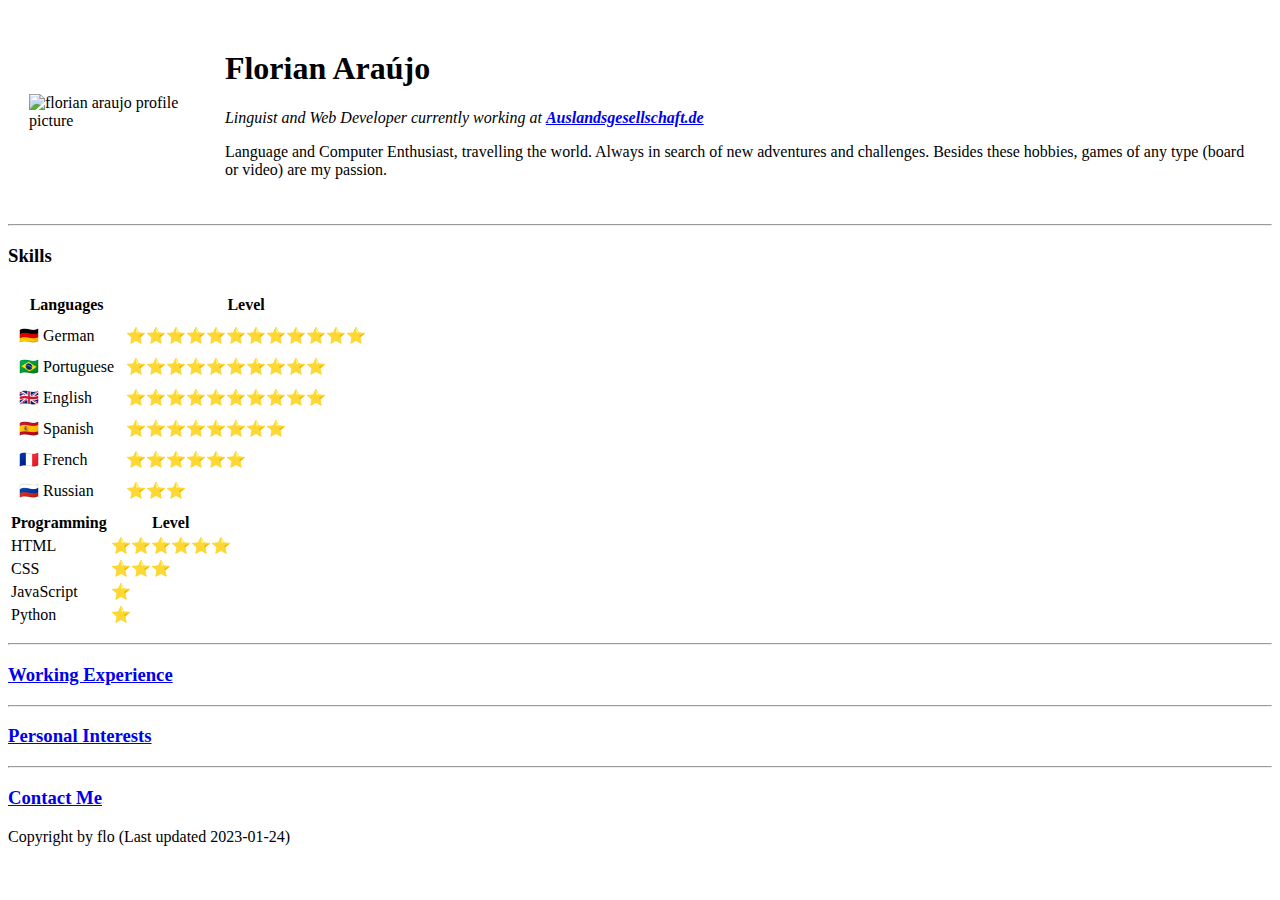
==== index.html @ 0f5384ee "Added initial CV files." ====
<!DOCTYPE html>
<html>
	<head>
		<meta charset="UTF-8" />
		<title>Floripédia</title>
	</head>
	<body>
		<table cellspacing="20">
			<tr>
				<td><img src="webpage images/florian araujo profile pic.png" alt="florian araujo profile picture" width="300" height="300">
				</td>
				<td><h1>Florian Araújo</h1>
					<p><em>Linguist and Web Developer currently working at <strong><a href="https://auslandsgesellschaft.de/">Auslandsgesellschaft.de</a></strong></em>
					</p>
					<p>
						Language and Computer Enthusiast, travelling the world. Always in search
						of new adventures and challenges. Besides these hobbies, games of any type
						(board or video) are my passion.
					</p>
				</td>
			</tr>
		</table>
		<hr>
		<p>
		<h3>Skills</h3>

						<table cellspacing="10">
							<thead>
								<th>Languages</th>
								<th>Level</th>
							</thead>
							<tbody>
								<tr>
									<td>🇩🇪 German</td>
									<td>⭐⭐⭐⭐⭐⭐⭐⭐⭐⭐⭐⭐</td>
								</tr>
								<tr>
									<td>🇧🇷 Portuguese</td>
									<td>⭐⭐⭐⭐⭐⭐⭐⭐⭐⭐</td>
								</tr>
								<tr>
									<td>🇬🇧 English</td>
									<td>⭐⭐⭐⭐⭐⭐⭐⭐⭐⭐</td>
								</tr>
								<tr>
									<td>🇪🇸 Spanish</td>
									<td>⭐⭐⭐⭐⭐⭐⭐⭐</td>
								</tr>
								<tr>
									<td>🇫🇷 French</td>
									<td>⭐⭐⭐⭐⭐⭐</td>
								</tr>
								<tr>
									<td>🇷🇺 Russian</td>
									<td>⭐⭐⭐</td>
								</tr>
							</tbody>
						</table>
					</td>
					<td>
						<table>
							<thead>
								<th>Programming</th>
								<th>Level</th>
							</thead>
							<tbody>
								<tr>
									<td>HTML</td>
									<td>⭐⭐⭐⭐⭐⭐</td>
								</tr>
								<tr>
									<td>CSS</td>
									<td>⭐⭐⭐</td>
								</tr>
								<tr>
									<td>JavaScript</td>
									<td>⭐</td>
								</tr>
								<tr>
									<td>Python</td>
									<td>⭐</td>
								</tr>
							</tbody>
						</table>

		</p>
		<hr>
		<h3><a href="working experience.html">Working Experience</a></h3>
		<hr>
		<h3><a href="personal interests.html">Personal Interests</a></h3>
		<hr>
		<h3><a href="contact me.html">Contact Me</a></h3>
		<p>Copyright by flo (Last updated 2023-01-24)</p>
	</body>
</html>
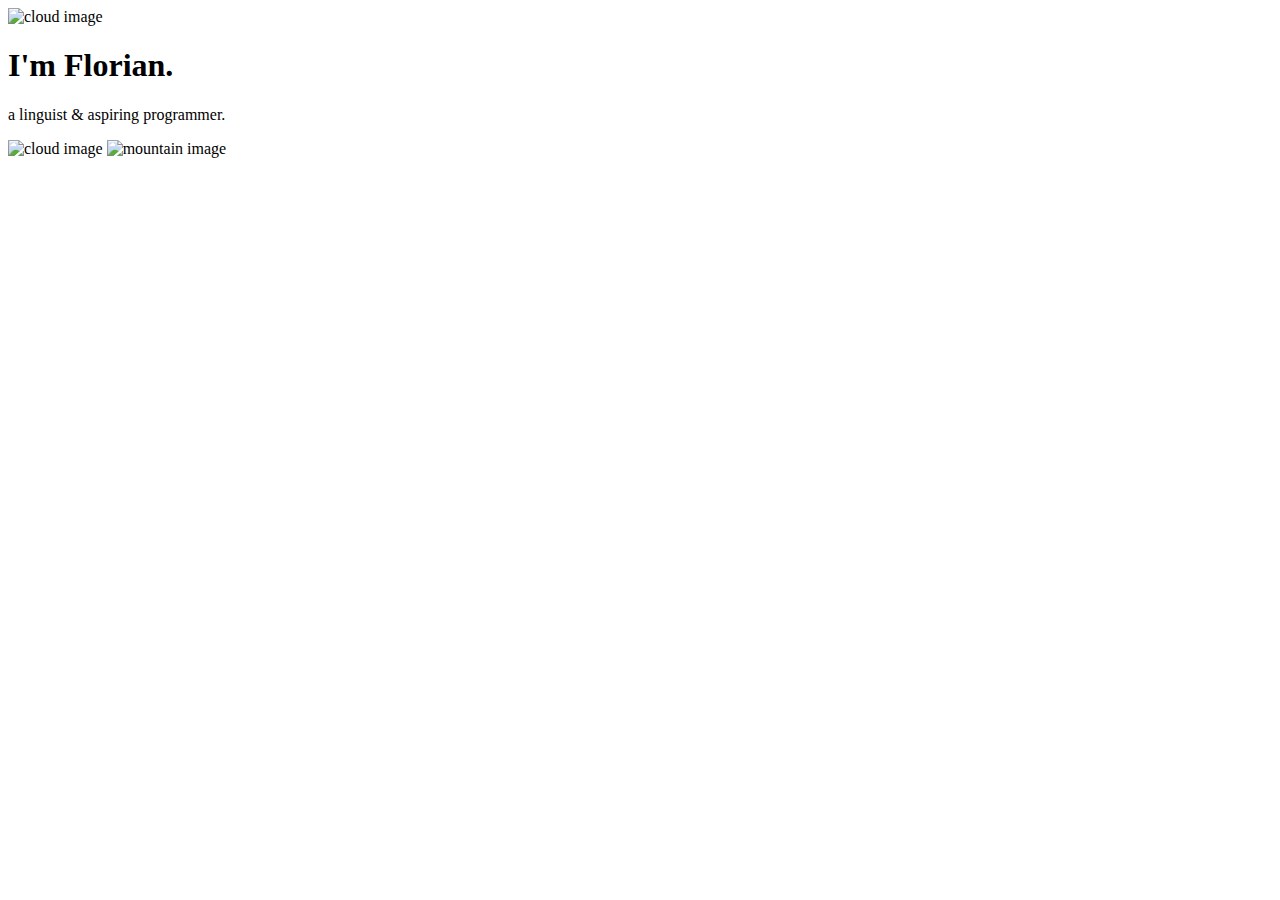
==== commit d0777498: "criei novo conteúdo" ====
--- a/index.html
+++ b/index.html
@@ -1,95 +1,26 @@
 <!DOCTYPE html>
-<html>
-	<head>
-		<meta charset="UTF-8" />
-		<title>Floripédia</title>
-	</head>
-	<body>
-		<table cellspacing="20">
-			<tr>
-				<td><img src="webpage images/florian araujo profile pic.png" alt="florian araujo profile picture" width="300" height="300">
-				</td>
-				<td><h1>Florian Araújo</h1>
-					<p><em>Linguist and Web Developer currently working at <strong><a href="https://auslandsgesellschaft.de/">Auslandsgesellschaft.de</a></strong></em>
-					</p>
-					<p>
-						Language and Computer Enthusiast, travelling the world. Always in search
-						of new adventures and challenges. Besides these hobbies, games of any type
-						(board or video) are my passion.
-					</p>
-				</td>
-			</tr>
-		</table>
-		<hr>
-		<p>
-		<h3>Skills</h3>
+<html lang="en">
 
-						<table cellspacing="10">
-							<thead>
-								<th>Languages</th>
-								<th>Level</th>
-							</thead>
-							<tbody>
-								<tr>
-									<td>🇩🇪 German</td>
-									<td>⭐⭐⭐⭐⭐⭐⭐⭐⭐⭐⭐⭐</td>
-								</tr>
-								<tr>
-									<td>🇧🇷 Portuguese</td>
-									<td>⭐⭐⭐⭐⭐⭐⭐⭐⭐⭐</td>
-								</tr>
-								<tr>
-									<td>🇬🇧 English</td>
-									<td>⭐⭐⭐⭐⭐⭐⭐⭐⭐⭐</td>
-								</tr>
-								<tr>
-									<td>🇪🇸 Spanish</td>
-									<td>⭐⭐⭐⭐⭐⭐⭐⭐</td>
-								</tr>
-								<tr>
-									<td>🇫🇷 French</td>
-									<td>⭐⭐⭐⭐⭐⭐</td>
-								</tr>
-								<tr>
-									<td>🇷🇺 Russian</td>
-									<td>⭐⭐⭐</td>
-								</tr>
-							</tbody>
-						</table>
-					</td>
-					<td>
-						<table>
-							<thead>
-								<th>Programming</th>
-								<th>Level</th>
-							</thead>
-							<tbody>
-								<tr>
-									<td>HTML</td>
-									<td>⭐⭐⭐⭐⭐⭐</td>
-								</tr>
-								<tr>
-									<td>CSS</td>
-									<td>⭐⭐⭐</td>
-								</tr>
-								<tr>
-									<td>JavaScript</td>
-									<td>⭐</td>
-								</tr>
-								<tr>
-									<td>Python</td>
-									<td>⭐</td>
-								</tr>
-							</tbody>
-						</table>
+<head>
+    <meta charset="UTF-8">
+    <meta http-equiv="X-UA-Compatible" content="IE=edge">
+    <meta name="viewport" content="width=device-width, initial-scale=1.0">
+    <link rel="stylesheet" href="css florian araujo cv.css">
+    <link rel="icon" href="favicon florian araujo cv.ico">
+    <title>Florian Araújo</title>
+</head>
 
-		</p>
-		<hr>
-		<h3><a href="working experience.html">Working Experience</a></h3>
-		<hr>
-		<h3><a href="personal interests.html">Personal Interests</a></h3>
-		<hr>
-		<h3><a href="contact me.html">Contact Me</a></h3>
-		<p>Copyright by flo (Last updated 2023-01-24)</p>
-	</body>
-</html>
+<body>
+    <div class="top-container">
+        <img src="images florian araujo cv/cloud.png" alt=" cloud image">
+        <h1>I'm Florian.</h1>
+        <p>a <span class="pro">linguist</span> & aspiring <span class="pro">programmer</span>.</p>
+        <img src="images florian araujo cv/cloud.png" alt="cloud image">
+        <img src="images florian araujo cv/mountain.png" alt="mountain image">
+
+    </div>
+    <div class="middle-container"></div>
+    <div class="bottom-container"></div>
+</body>
+
+</html>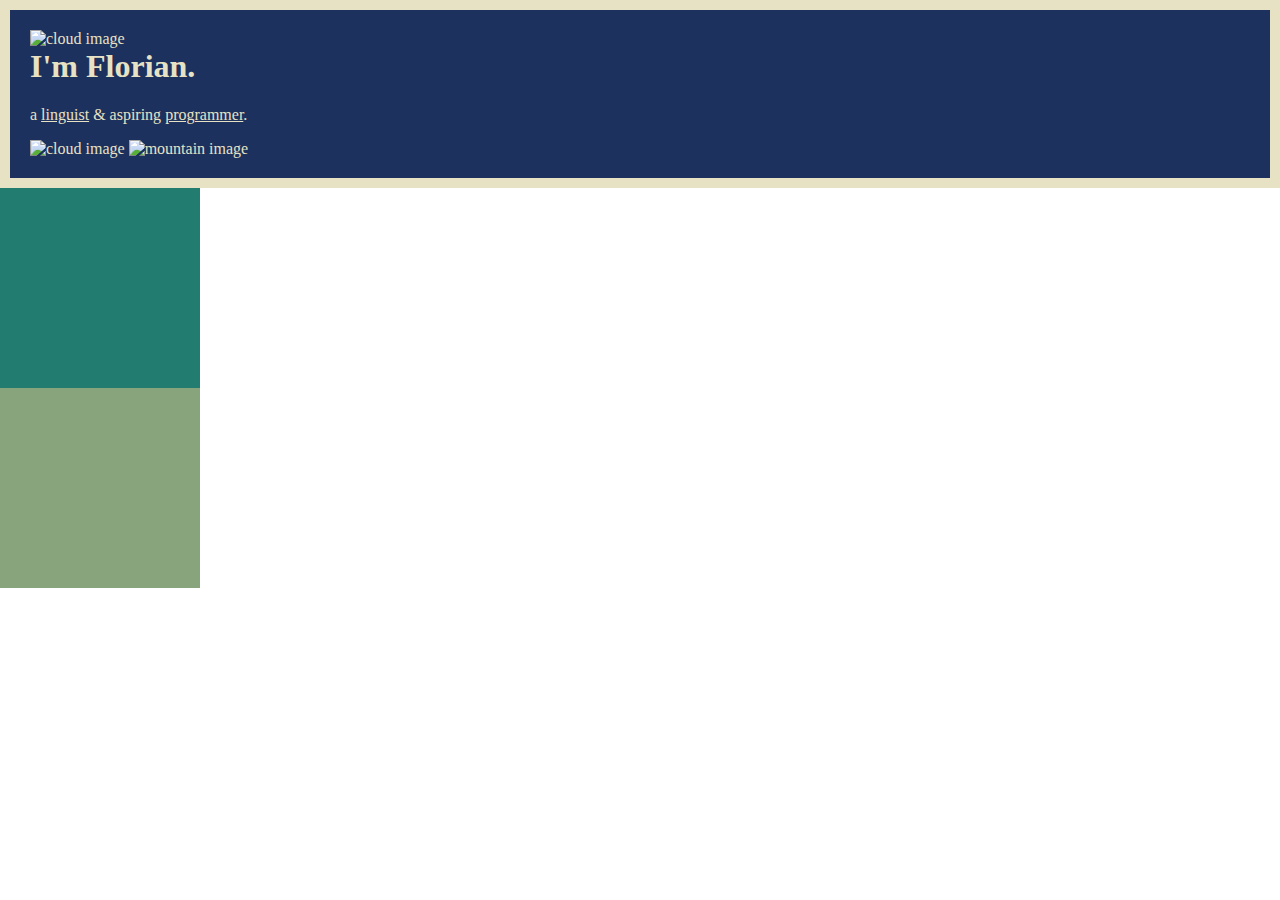
==== commit 56843f32: "renomeei repositório" ====
--- a/index.html
+++ b/index.html
@@ -5,8 +5,8 @@
     <meta charset="UTF-8">
     <meta http-equiv="X-UA-Compatible" content="IE=edge">
     <meta name="viewport" content="width=device-width, initial-scale=1.0">
-    <link rel="stylesheet" href="css florian araujo cv.css">
-    <link rel="icon" href="favicon florian araujo cv.ico">
+    <link rel="stylesheet" href="CSS/css florian araujo cv.css">
+    <link rel="icon" href="favicon.ico">
     <title>Florian Araújo</title>
 </head>
 
--- a/CSS/css florian araujo cv.css
+++ b/CSS/css florian araujo cv.css
@@ -0,0 +1,35 @@
+body {
+    margin: 0px;
+}
+
+h1 {
+    color: #E6E2C3;
+    margin-top: 0px;
+}
+
+p {
+    color: #E6E2C3
+}
+
+.top-container {
+    background-color: #1C315E;
+    border: solid 10px;
+    color: #E6E2C3;
+    padding: 20px;
+}
+
+.middle-container {
+    background-color: #227C70;
+    height: 200px;
+    width: 200px;
+}
+
+.bottom-container {
+    background-color: #88A47C;
+    height: 200px;
+    width: 200px;
+}
+
+.pro {
+    text-decoration: underline;
+}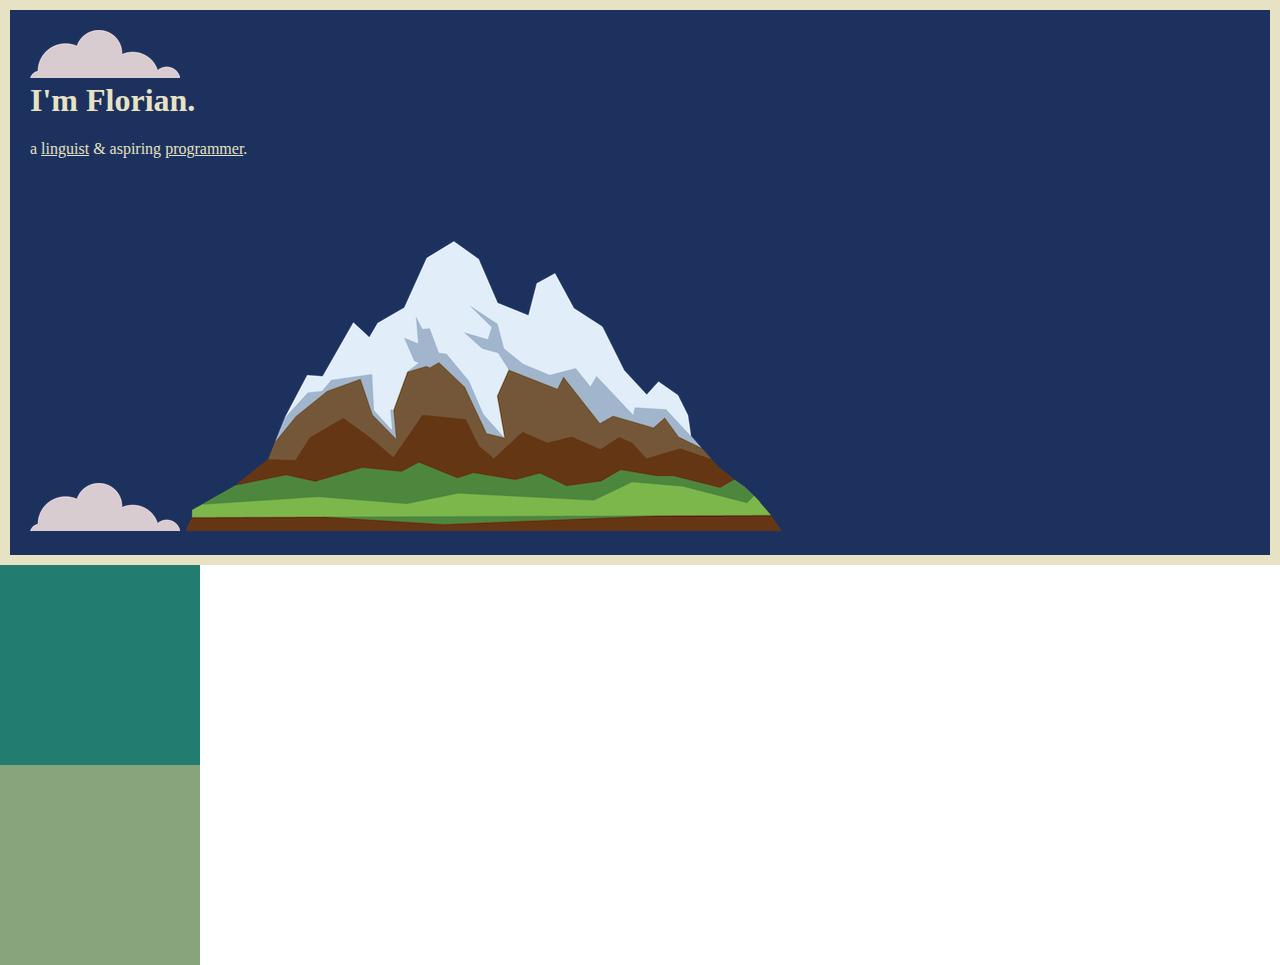
==== commit ef081e0e: "Update index.html" ====
--- a/index.html
+++ b/index.html
@@ -12,11 +12,11 @@
 
 <body>
     <div class="top-container">
-        <img src="images florian araujo cv/cloud.png" alt=" cloud image">
+        <img src="Images/cloud.png" alt=" cloud image">
         <h1>I'm Florian.</h1>
         <p>a <span class="pro">linguist</span> & aspiring <span class="pro">programmer</span>.</p>
-        <img src="images florian araujo cv/cloud.png" alt="cloud image">
-        <img src="images florian araujo cv/mountain.png" alt="mountain image">
+        <img src="Images/cloud.png" alt="cloud image">
+        <img src="Images/mountain.png" alt="mountain image">
 
     </div>
     <div class="middle-container"></div>
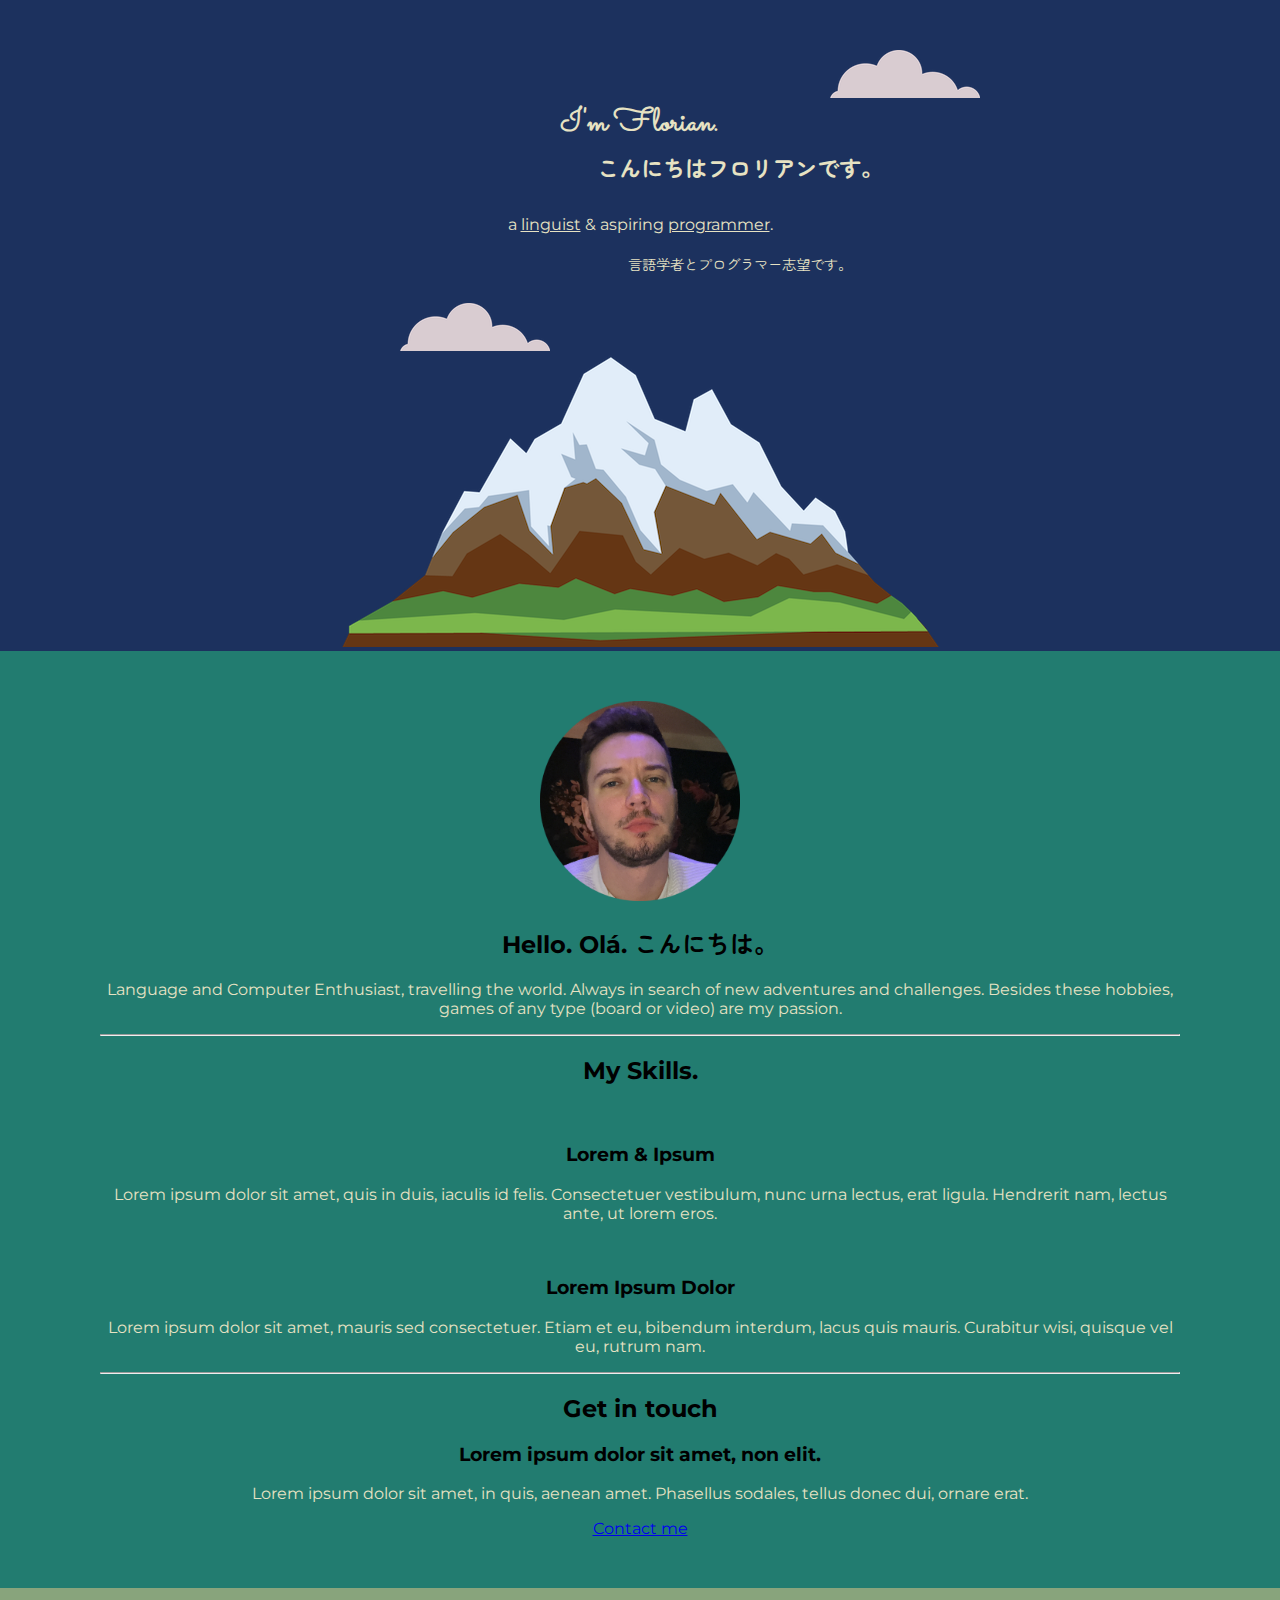
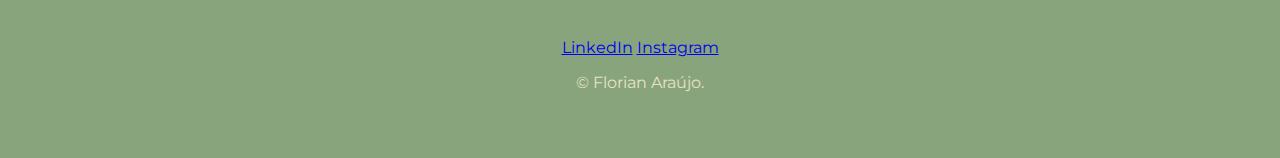
==== commit 4c78e0bf: "atualizei página" ====
--- a/index.html
+++ b/index.html
@@ -7,20 +7,65 @@
     <meta name="viewport" content="width=device-width, initial-scale=1.0">
     <link rel="stylesheet" href="CSS/css florian araujo cv.css">
     <link rel="icon" href="favicon.ico">
+    <link rel="preconnect" href="https://fonts.googleapis.com">
+    <link rel="preconnect" href="https://fonts.gstatic.com" crossorigin>
+    <link rel="preconnect" href="https://fonts.googleapis.com">
+    <link rel="preconnect" href="https://fonts.gstatic.com" crossorigin>
+    <link
+        href="https://fonts.googleapis.com/css2?family=Hachi+Maru+Pop&family=Merriweather&family=Montserrat&family=Sacramento&family=Zen+Maru+Gothic&display=swap"
+        rel="stylesheet">
     <title>Florian Araújo</title>
 </head>
 
 <body>
     <div class="top-container">
-        <img src="Images/cloud.png" alt=" cloud image">
-        <h1>I'm Florian.</h1>
-        <p>a <span class="pro">linguist</span> & aspiring <span class="pro">programmer</span>.</p>
-        <img src="Images/cloud.png" alt="cloud image">
-        <img src="Images/mountain.png" alt="mountain image">
+        <img class="top-cloud" src="Images/cloud.png" alt="cloud image">
+        <h1>I'm Florian. <br> <span class="japanese-h1">こんにちはフロリアンです。</span></h1>
+        <p>a <span class="pro">linguist</span> & aspiring <span class="pro">programmer</span>.
+        <br><br> <span class="japanese-p">言語学者とプログラマー志望です。</span></p>
+        <img class="bottom-cloud" src="Images/cloud.png" alt="cloud image">
+        <img class="mountain" src="Images/mountain.png" alt="mountain image">
+    </div>
+    <div class="middle-container">
+        <div class="profile">
+            <img class="profile-pic" src="Images/florian araujo profile pic.png" alt="profile picture">
+            <h2>Hello. Olá. <span class="japanese-h2">こんにちは。</span></h2>
+            <p>Language and Computer Enthusiast, travelling the world. Always in
+                search of new adventures and challenges. Besides these hobbies,
+                games of any type (board or video) are my passion.
+            </p>
+        </div>
+        <hr>
+        <div class="skills">
+            <h2>My Skills.</h2>
+            <div class="skill-row">
+                <img class="" src="" alt="">
+                <h3>Lorem & Ipsum</h3>
+                <p>Lorem ipsum dolor sit amet, quis in duis, iaculis id felis. Consectetuer vestibulum, nunc urna
+                    lectus, erat ligula. Hendrerit nam, lectus ante, ut lorem eros.</p>
+            </div>
+            <div class="skill-row">
+                <img class="" src="" alt="">
+                <h3>Lorem Ipsum Dolor</h3>
+                <p>Lorem ipsum dolor sit amet, mauris sed consectetuer. Etiam et eu, bibendum interdum, lacus quis
+                    mauris. Curabitur wisi, quisque vel eu, rutrum nam.</p>
+            </div>
+        </div>
+        <hr>
+        <div class="contact-me">
+            <h2>Get in touch</h2>
+            <h3>Lorem ipsum dolor sit amet, non elit.</h3>
+            <p>Lorem ipsum dolor sit amet, in quis, aenean amet. Phasellus sodales, tellus donec dui, ornare erat.</p>
+            <a class="btn" href="mailto:florian.araujogruen@gmail.com">Contact me</a>
+        </div>
+    </div>
 
+    <div class="bottom-container">
+        <a class="footer-link"
+            href="https://www.linkedin.com/in/florian-thomas-ara%C3%BAjo-gruen-232128a2/">LinkedIn</a>
+        <a class="footer-link" href="https://www.instagram.com/florian.araujo/">Instagram</a>
+        <p>© Florian Araújo.</p>
     </div>
-    <div class="middle-container"></div>
-    <div class="bottom-container"></div>
 </body>
 
 </html>--- a/CSS/css florian araujo cv.css
+++ b/CSS/css florian araujo cv.css
@@ -1,35 +1,81 @@
 body {
+    font-family: 'Montserrat', 'Merriweather', serif;
     margin: 0px;
+    text-align: center;
 }
 
 h1 {
     color: #E6E2C3;
-    margin-top: 0px;
+    font-family: 'Sacramento', cursive;
+    margin-top: 0;
+
+}
+
+h2 {
+    font-family: 'Montserrat', sans-serif;
+}
+
+h3 {
+    font-family: 'Montserrat', sans-serif;
 }
 
 p {
-    color: #E6E2C3
+    color: #E6E2C3;
 }
 
 .top-container {
     background-color: #1C315E;
-    border: solid 10px;
     color: #E6E2C3;
-    padding: 20px;
+    padding-top: 100px;
+    position: relative;
 }
 
 .middle-container {
     background-color: #227C70;
-    height: 200px;
-    width: 200px;
+    padding: 50px 100px;
 }
 
 .bottom-container {
     background-color: #88A47C;
-    height: 200px;
-    width: 200px;
+    padding: 50px 100px;
 }
+
+.top-cloud {
+    position: absolute;
+    right: 300px;
+    top: 50px;
+}
+
+.bottom-cloud {
+    position: absolute;
+    bottom: 300px;
+    left: 400px;
+}
+
+.japanese-h1 {
+    font-family: 'Zen Maru Gothic';
+    font-size: 70%;
+    position: relative;
+    left: 100px;
+}
+
+.japanese-h2 {
+    font-family: 'Zen Maru Gothic';
+}
+
+.japanese-p {
+    font-family: 'Zen Maru Gothic';
+    font-size: 90%;
+    position: relative;
+    left: 100px;
+}
+
+.mountain {}
 
 .pro {
     text-decoration: underline;
+}
+
+.profile-pic {
+    height: 200px;
 }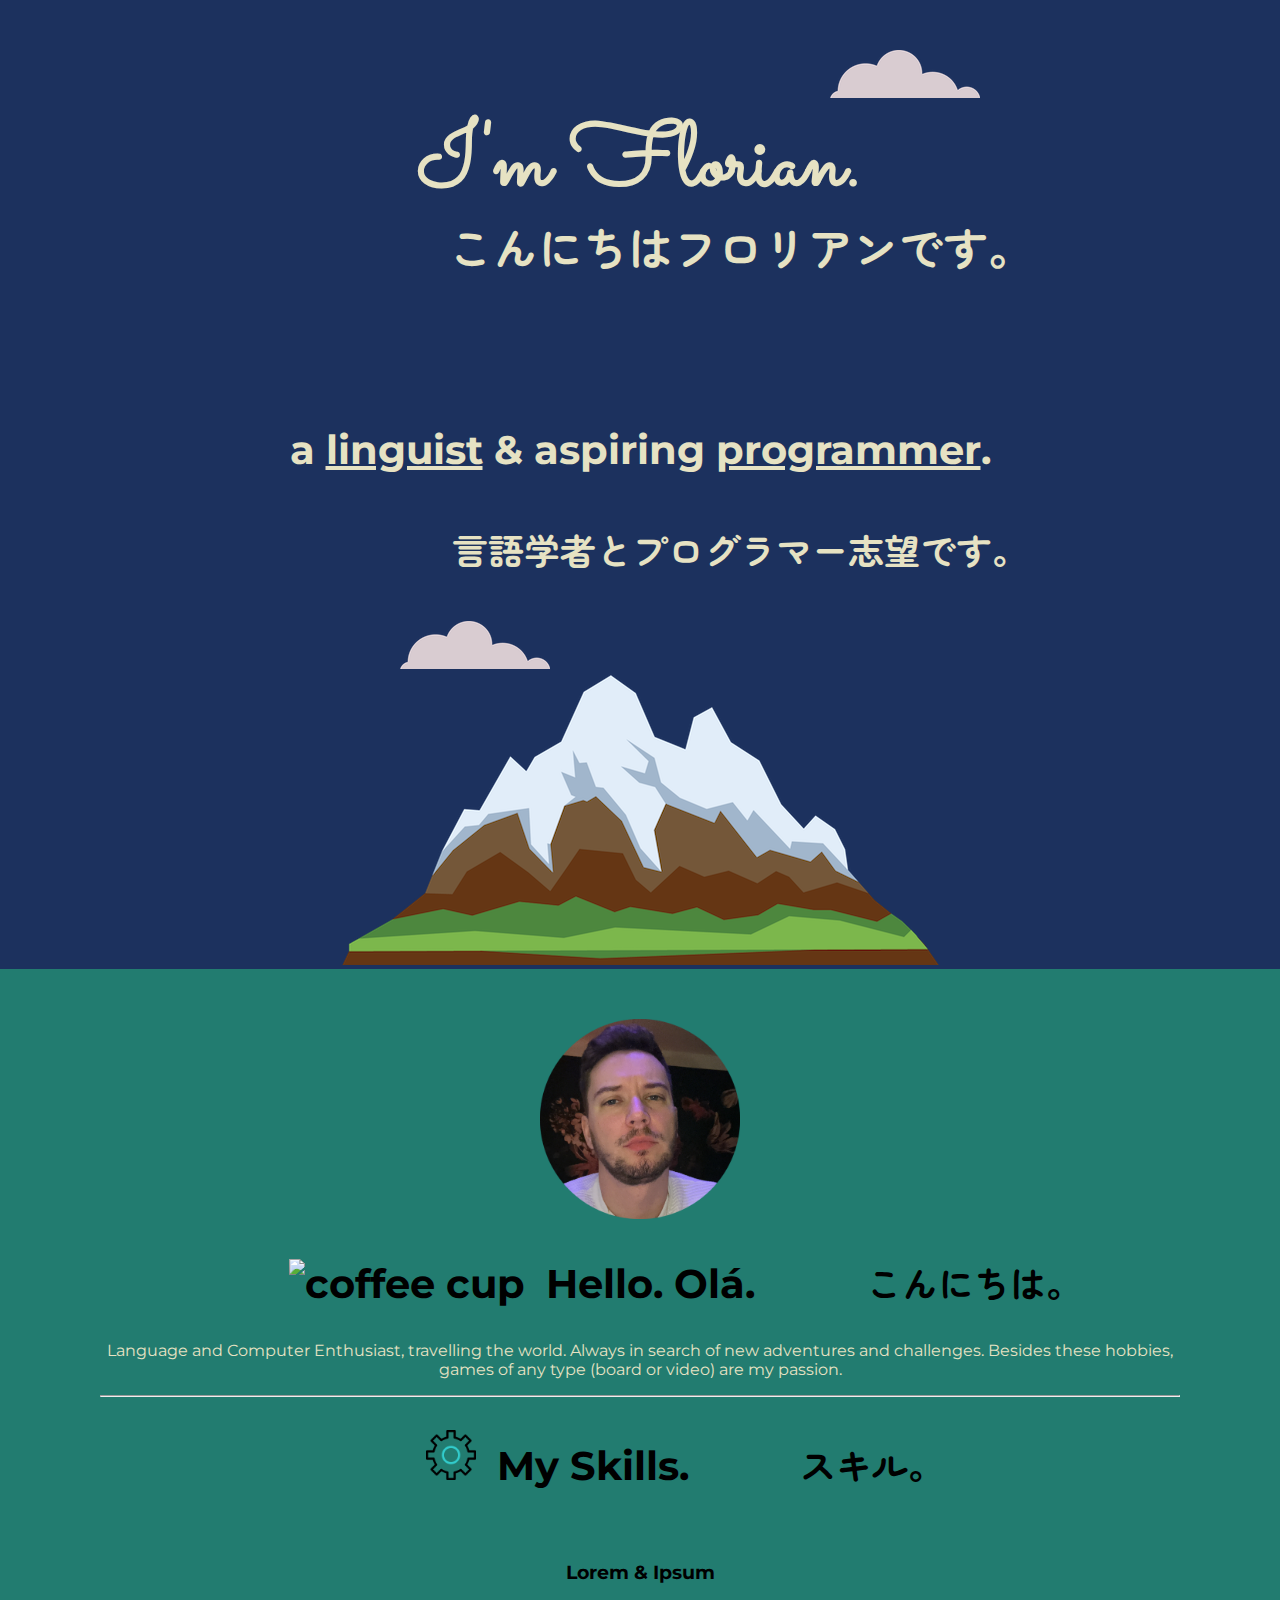
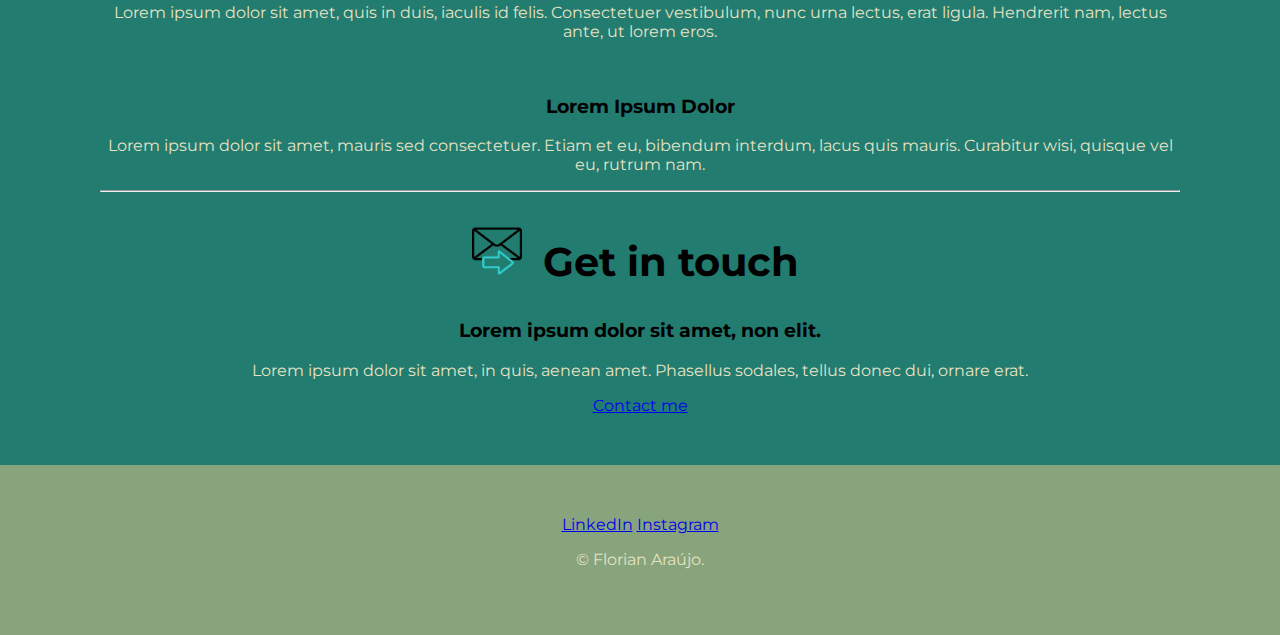
==== commit 6b931f40: "atualizei página" ====
--- a/index.html
+++ b/index.html
@@ -7,8 +7,6 @@
     <meta name="viewport" content="width=device-width, initial-scale=1.0">
     <link rel="stylesheet" href="CSS/css florian araujo cv.css">
     <link rel="icon" href="favicon.ico">
-    <link rel="preconnect" href="https://fonts.googleapis.com">
-    <link rel="preconnect" href="https://fonts.gstatic.com" crossorigin>
     <link rel="preconnect" href="https://fonts.googleapis.com">
     <link rel="preconnect" href="https://fonts.gstatic.com" crossorigin>
     <link
@@ -21,15 +19,17 @@
     <div class="top-container">
         <img class="top-cloud" src="Images/cloud.png" alt="cloud image">
         <h1>I'm Florian. <br> <span class="japanese-h1">こんにちはフロリアンです。</span></h1>
-        <p>a <span class="pro">linguist</span> & aspiring <span class="pro">programmer</span>.
-        <br><br> <span class="japanese-p">言語学者とプログラマー志望です。</span></p>
+        <h2>a <span class="pro">linguist</span> & aspiring <span class="pro">programmer</span>.
+            <br><br> <span class="japanese-h2">言語学者とプログラマー志望です。</span>
+        </h2>
         <img class="bottom-cloud" src="Images/cloud.png" alt="cloud image">
         <img class="mountain" src="Images/mountain.png" alt="mountain image">
     </div>
     <div class="middle-container">
         <div class="profile">
             <img class="profile-pic" src="Images/florian araujo profile pic.png" alt="profile picture">
-            <h2>Hello. Olá. <span class="japanese-h2">こんにちは。</span></h2>
+            <h2><img class="coffee-cup" src="Images/coffee-cup.PNG"
+                alt="coffee cup"> Hello. Olá. <span class="japanese-h2">こんにちは。</span></h2>
             <p>Language and Computer Enthusiast, travelling the world. Always in
                 search of new adventures and challenges. Besides these hobbies,
                 games of any type (board or video) are my passion.
@@ -37,7 +37,7 @@
         </div>
         <hr>
         <div class="skills">
-            <h2>My Skills.</h2>
+            <h2><img class="settings-icon" src="Images/settings.png" alt="skills"> My Skills. <span class="japanese-h2">スキル。</span></h2>
             <div class="skill-row">
                 <img class="" src="" alt="">
                 <h3>Lorem & Ipsum</h3>
@@ -53,7 +53,7 @@
         </div>
         <hr>
         <div class="contact-me">
-            <h2>Get in touch</h2>
+            <h2><img class="message" src="Images/message.png" alt="message"> Get in touch</h2>
             <h3>Lorem ipsum dolor sit amet, non elit.</h3>
             <p>Lorem ipsum dolor sit amet, in quis, aenean amet. Phasellus sodales, tellus donec dui, ornare erat.</p>
             <a class="btn" href="mailto:florian.araujogruen@gmail.com">Contact me</a>
--- a/CSS/css florian araujo cv.css
+++ b/CSS/css florian araujo cv.css
@@ -7,12 +7,14 @@
 h1 {
     color: #E6E2C3;
     font-family: 'Sacramento', cursive;
+    font-size: 5.655rem;
     margin-top: 0;
 
 }
 
 h2 {
     font-family: 'Montserrat', sans-serif;
+    font-size: 2.5rem;
 }
 
 h3 {
@@ -40,34 +42,37 @@
     padding: 50px 100px;
 }
 
-.top-cloud {
-    position: absolute;
-    right: 300px;
-    top: 50px;
-}
-
 .bottom-cloud {
     position: absolute;
     bottom: 300px;
     left: 400px;
 }
 
+.coffee-cup {
+    height: 50px;
+    position: relative;
+    right: 10px;
+}
+
 .japanese-h1 {
     font-family: 'Zen Maru Gothic';
-    font-size: 70%;
+    font-size: 2.8125rem;
+    position: relative;
+    left: 100px;
+    bottom: 50px;
+}
+
+.japanese-h2 {
+    font-family: 'Zen Maru Gothic';
+    font-size: 90%;
     position: relative;
     left: 100px;
 }
 
-.japanese-h2 {
-    font-family: 'Zen Maru Gothic';
-}
-
-.japanese-p {
-    font-family: 'Zen Maru Gothic';
-    font-size: 90%;
+.message {
+    height: 50px;
     position: relative;
-    left: 100px;
+    right: 10px;
 }
 
 .mountain {}
@@ -78,4 +83,16 @@
 
 .profile-pic {
     height: 200px;
-}+}
+
+.settings-icon {
+    height: 50px;
+    position: relative;
+    right: 10px;
+}
+
+.top-cloud {
+    position: absolute;
+    right: 300px;
+    top: 50px;
+}
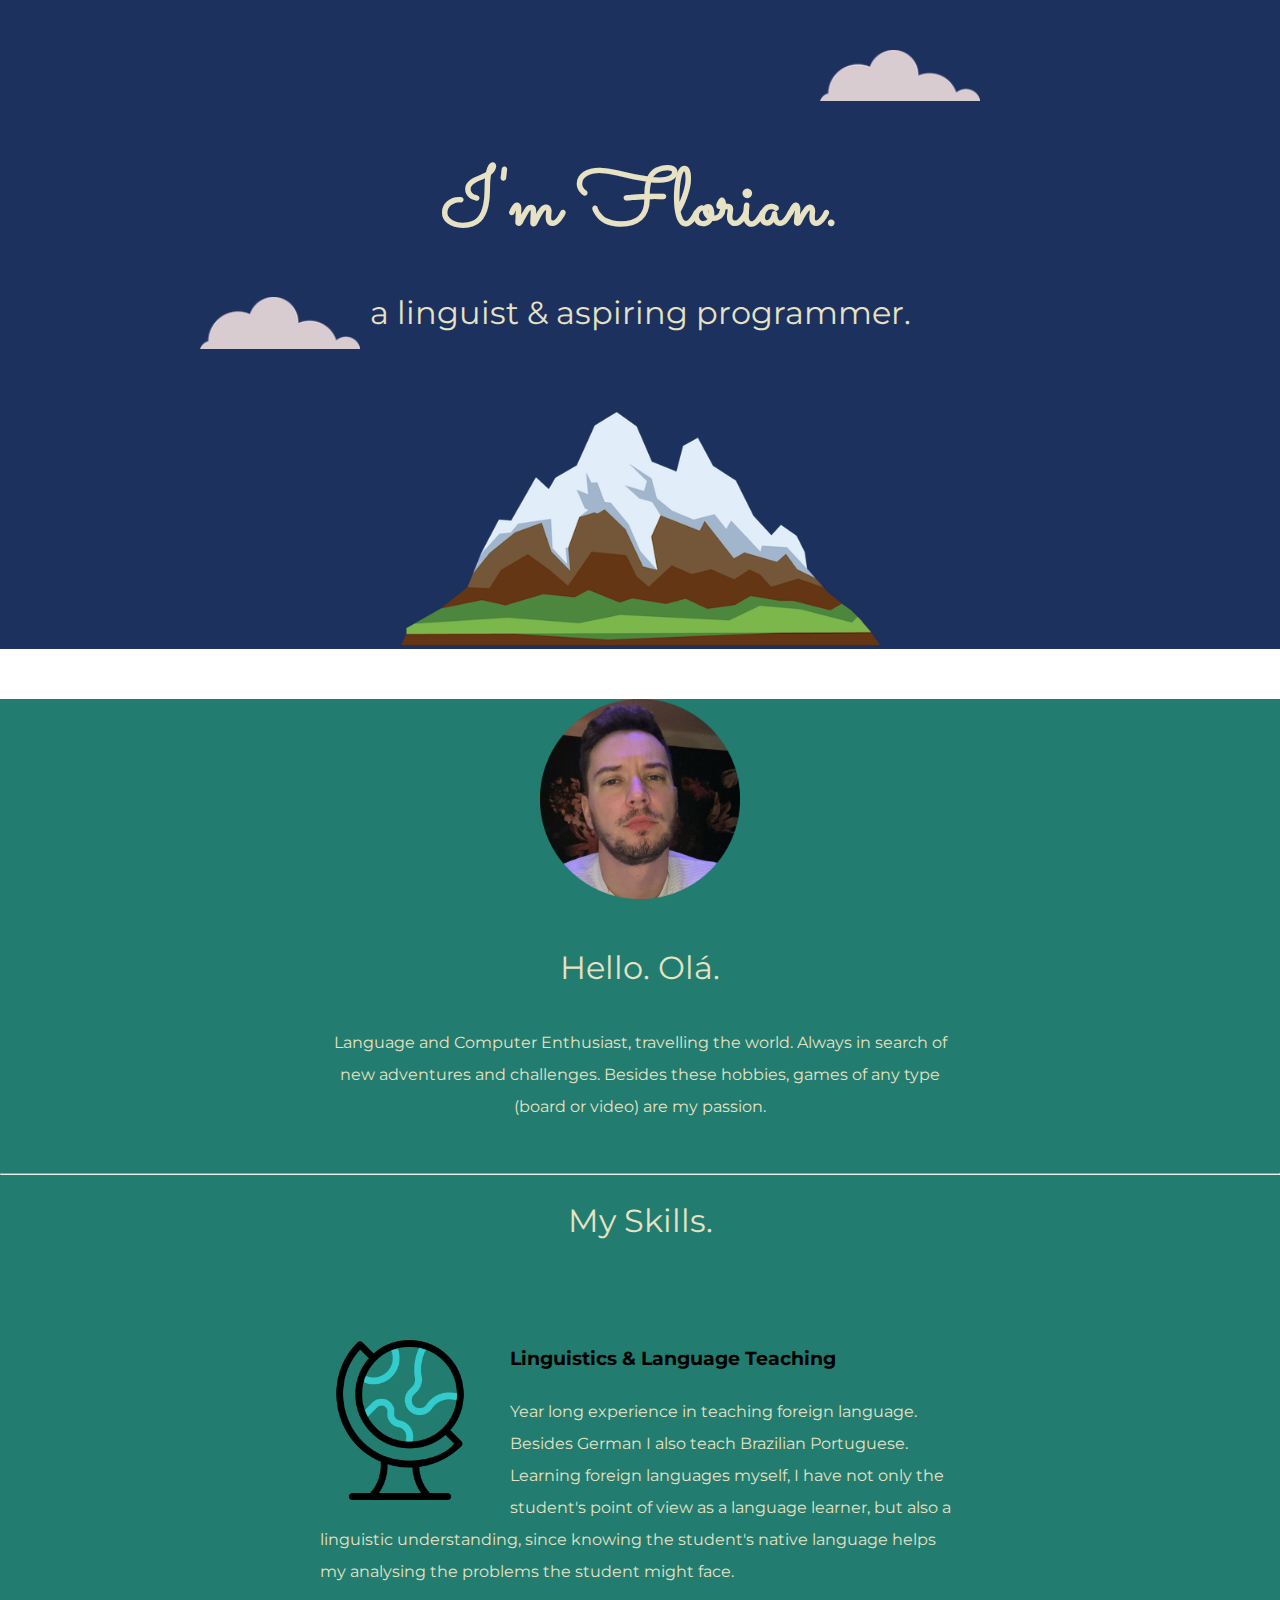
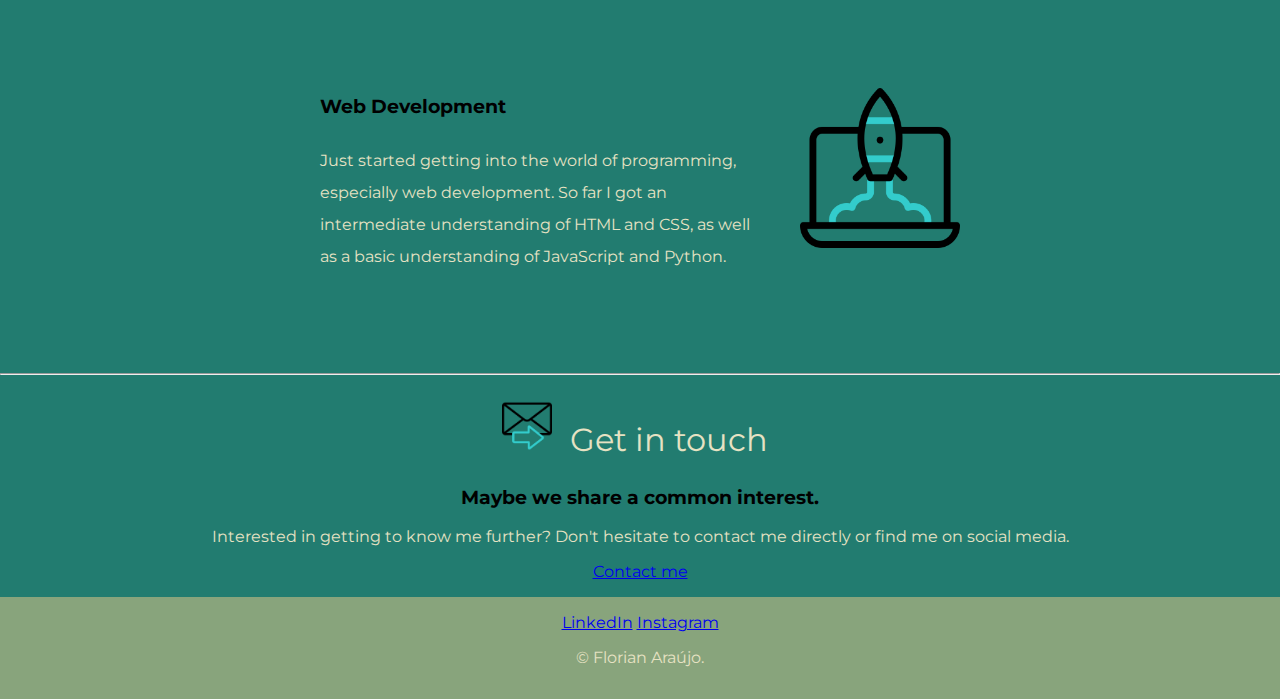
==== commit eb6d1b15: "atualizei css e html" ====
--- a/index.html
+++ b/index.html
@@ -7,8 +7,6 @@
     <meta name="viewport" content="width=device-width, initial-scale=1.0">
     <link rel="stylesheet" href="CSS/css florian araujo cv.css">
     <link rel="icon" href="favicon.ico">
-    <link rel="preconnect" href="https://fonts.googleapis.com">
-    <link rel="preconnect" href="https://fonts.gstatic.com" crossorigin>
     <link
         href="https://fonts.googleapis.com/css2?family=Hachi+Maru+Pop&family=Merriweather&family=Montserrat&family=Sacramento&family=Zen+Maru+Gothic&display=swap"
         rel="stylesheet">
@@ -17,19 +15,17 @@
 
 <body>
     <div class="top-container">
-        <img class="top-cloud" src="Images/cloud.png" alt="cloud image">
-        <h1>I'm Florian. <br> <span class="japanese-h1">こんにちはフロリアンです。</span></h1>
-        <h2>a <span class="pro">linguist</span> & aspiring <span class="pro">programmer</span>.
-            <br><br> <span class="japanese-h2">言語学者とプログラマー志望です。</span>
-        </h2>
-        <img class="bottom-cloud" src="Images/cloud.png" alt="cloud image">
+        <img class="cloud-top" src="Images/cloud.png" alt="cloud image">
+        <h1>I'm Florian.</h1>
+        <h2>a linguist & aspiring programmer.</h2>
+        <img class="cloud-bottom" src="Images/cloud.png" alt="cloud image">
         <img class="mountain" src="Images/mountain.png" alt="mountain image">
     </div>
+
     <div class="middle-container">
         <div class="profile">
             <img class="profile-pic" src="Images/florian araujo profile pic.png" alt="profile picture">
-            <h2><img class="coffee-cup" src="Images/coffee-cup.PNG"
-                alt="coffee cup"> Hello. Olá. <span class="japanese-h2">こんにちは。</span></h2>
+            <h2>Hello. Olá.</h2>
             <p>Language and Computer Enthusiast, travelling the world. Always in
                 search of new adventures and challenges. Besides these hobbies,
                 games of any type (board or video) are my passion.
@@ -37,25 +33,29 @@
         </div>
         <hr>
         <div class="skills">
-            <h2><img class="settings-icon" src="Images/settings.png" alt="skills"> My Skills. <span class="japanese-h2">スキル。</span></h2>
+            <h2>My Skills.</h2>
             <div class="skill-row">
-                <img class="" src="" alt="">
-                <h3>Lorem & Ipsum</h3>
-                <p>Lorem ipsum dolor sit amet, quis in duis, iaculis id felis. Consectetuer vestibulum, nunc urna
-                    lectus, erat ligula. Hendrerit nam, lectus ante, ut lorem eros.</p>
+                <img class="globe-img" src="Images/globe-earth.png" alt="globe">
+                <h3>Linguistics & Language Teaching</h3>
+                <p>Year long experience in teaching foreign language. Besides German I also teach Brazilian Portuguese.
+                    Learning foreign languages myself, I have not only the student's point of view as a language
+                    learner, but also a linguistic understanding, since knowing the student's native language helps
+                    my analysing the problems the student might face.</p>
             </div>
+
             <div class="skill-row">
-                <img class="" src="" alt="">
-                <h3>Lorem Ipsum Dolor</h3>
-                <p>Lorem ipsum dolor sit amet, mauris sed consectetuer. Etiam et eu, bibendum interdum, lacus quis
-                    mauris. Curabitur wisi, quisque vel eu, rutrum nam.</p>
+                <img class="startup-img" src="Images/startup.png" alt="startup">
+                <h3>Web Development</h3>
+                <p>Just started getting into the world of programming, especially web development. So far I got an
+                    intermediate understanding of HTML and CSS, as well as a basic understanding of JavaScript and
+                    Python.</p>
             </div>
         </div>
         <hr>
         <div class="contact-me">
-            <h2><img class="message" src="Images/message.png" alt="message"> Get in touch</h2>
-            <h3>Lorem ipsum dolor sit amet, non elit.</h3>
-            <p>Lorem ipsum dolor sit amet, in quis, aenean amet. Phasellus sodales, tellus donec dui, ornare erat.</p>
+            <h2><img class="message-img" src="Images/message.png" alt="message"> Get in touch</h2>
+            <h3>Maybe we share a common interest.</h3>
+            <p>Interested in getting to know me further? Don't hesitate to contact me directly or find me on social media.</p>
             <a class="btn" href="mailto:florian.araujogruen@gmail.com">Contact me</a>
         </div>
     </div>
--- a/CSS/css florian araujo cv.css
+++ b/CSS/css florian araujo cv.css
@@ -1,3 +1,5 @@
+/* TAG SELECTORS */
+
 body {
     font-family: 'Montserrat', 'Merriweather', serif;
     margin: 0px;
@@ -7,17 +9,19 @@
 h1 {
     color: #E6E2C3;
     font-family: 'Sacramento', cursive;
-    font-size: 5.655rem;
-    margin-top: 0;
-
+    font-size: 5rem;
+    margin: 50px auto 0 auto;
 }
 
 h2 {
+    color: #E6E2C3;
     font-family: 'Montserrat', sans-serif;
-    font-size: 2.5rem;
+    font-size: 2rem;
+    font-weight: normal;
 }
 
 h3 {
+    color: black;
     font-family: 'Montserrat', sans-serif;
 }
 
@@ -25,74 +29,83 @@
     color: #E6E2C3;
 }
 
+
+
+/* CLASS SELECTORS: CONTAINERS */
+
 .top-container {
+    color: #E6E2C3;
     background-color: #1C315E;
-    color: #E6E2C3;
     padding-top: 100px;
     position: relative;
 }
 
 .middle-container {
     background-color: #227C70;
-    padding: 50px 100px;
+    margin: 0;
+padding-bottom: 1rem;
 }
 
 .bottom-container {
     background-color: #88A47C;
-    padding: 50px 100px;
+    padding-top: 1rem;
+    padding-bottom: 1rem;
 }
 
-.bottom-cloud {
+
+.profile {
+    line-height: 2;
+    margin: 50px auto 50px auto;
+    text-align: center;
+    width: 50%;
+}
+
+.skill-row {
+    line-height: 2;
+    margin: 100px auto 100px auto;
+    text-align: left;
+    width: 50%;
+}
+
+
+/* CLASS SELECTORS: ELEMENTS */
+
+.cloud-bottom {
     position: absolute;
     bottom: 300px;
-    left: 400px;
+    left: 200px;
+    width: 10rem;
 }
 
-.coffee-cup {
+.cloud-top {
+    position: absolute;
+    right: 300px;
+    top: 50px;
+    width: 10rem;
+}
+
+.globe-img {
+    float: left;
+    margin-right: 30px;
+    width: 25%;
+}
+
+.message-img {
     height: 50px;
     position: relative;
     right: 10px;
 }
 
-.japanese-h1 {
-    font-family: 'Zen Maru Gothic';
-    font-size: 2.8125rem;
-    position: relative;
-    left: 100px;
-    bottom: 50px;
-}
-
-.japanese-h2 {
-    font-family: 'Zen Maru Gothic';
-    font-size: 90%;
-    position: relative;
-    left: 100px;
-}
-
-.message {
-    height: 50px;
-    position: relative;
-    right: 10px;
-}
-
-.mountain {}
-
-.pro {
-    text-decoration: underline;
+.mountain {
+    width: 30rem;
 }
 
 .profile-pic {
     height: 200px;
 }
 
-.settings-icon {
-    height: 50px;
-    position: relative;
-    right: 10px;
-}
-
-.top-cloud {
-    position: absolute;
-    right: 300px;
-    top: 50px;
-}
+.startup-img {
+    float: right;
+    margin-left: 30px;
+    width: 25%;
+}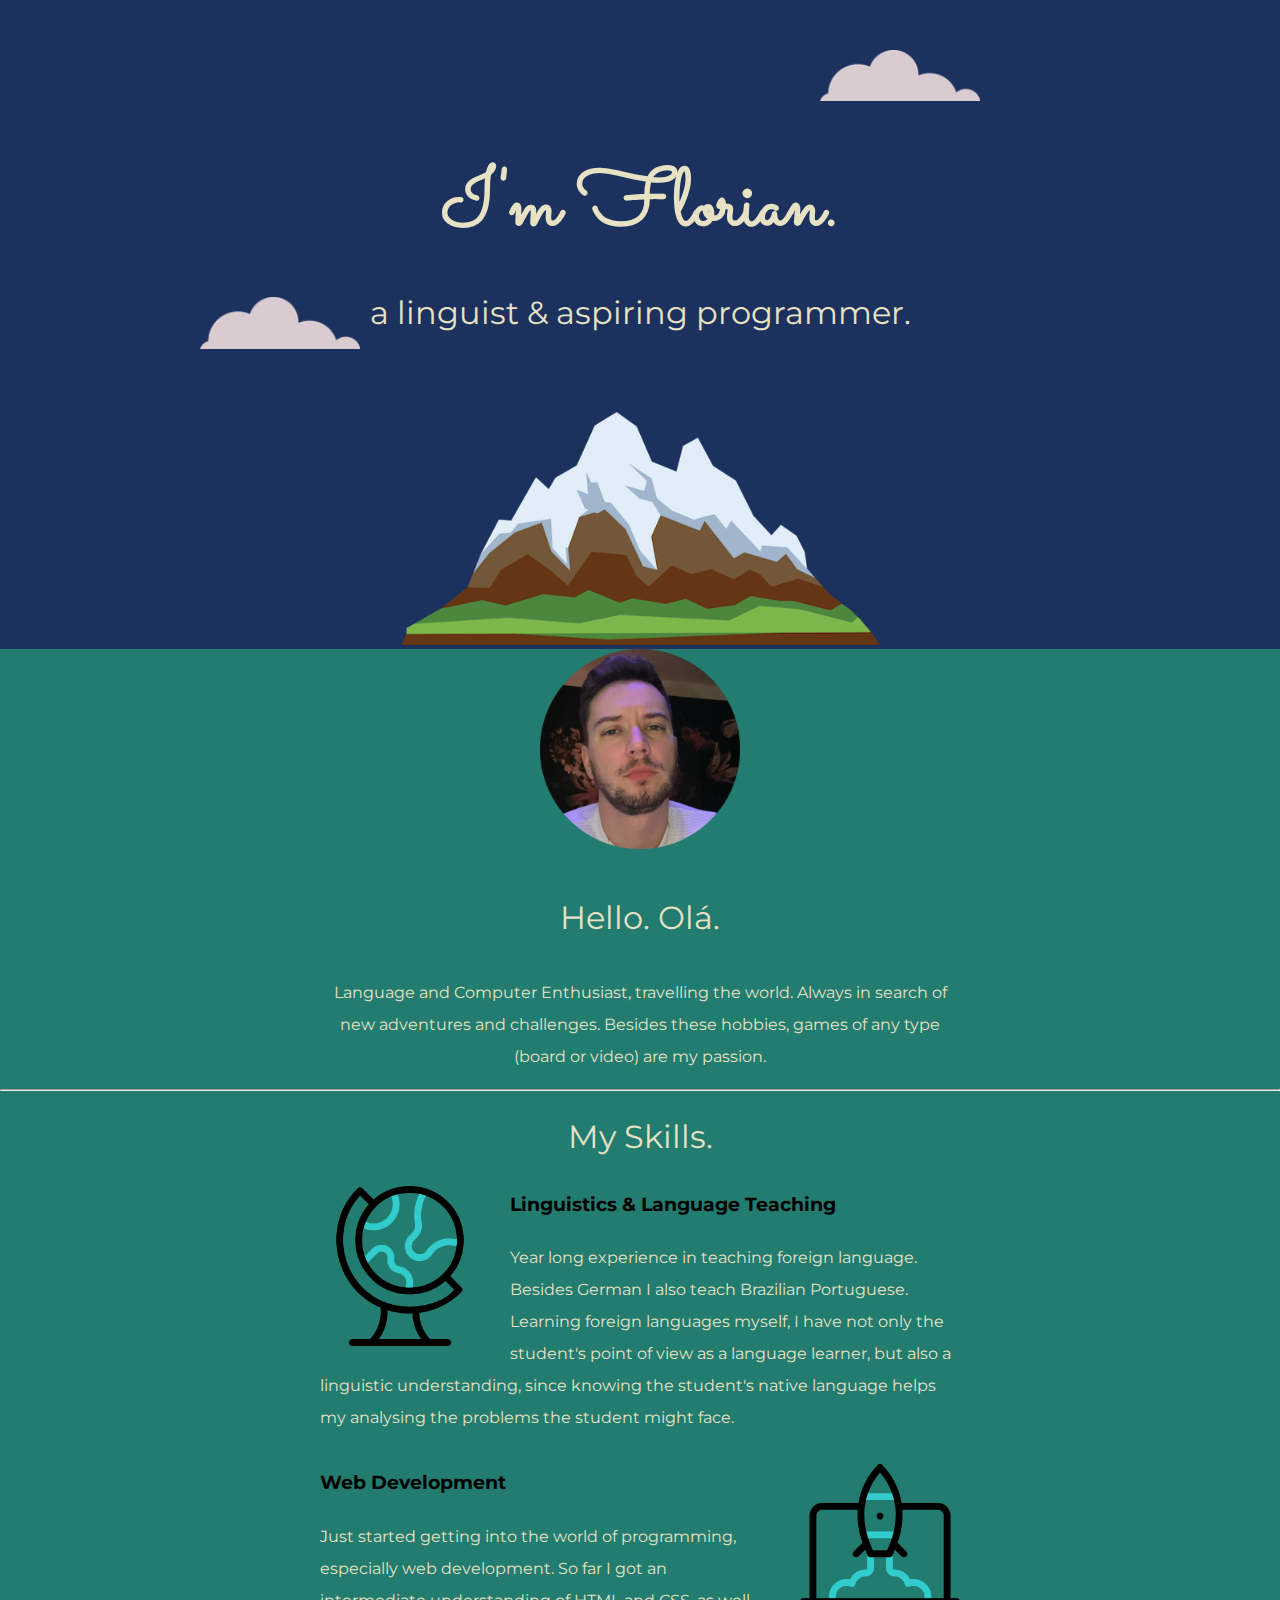
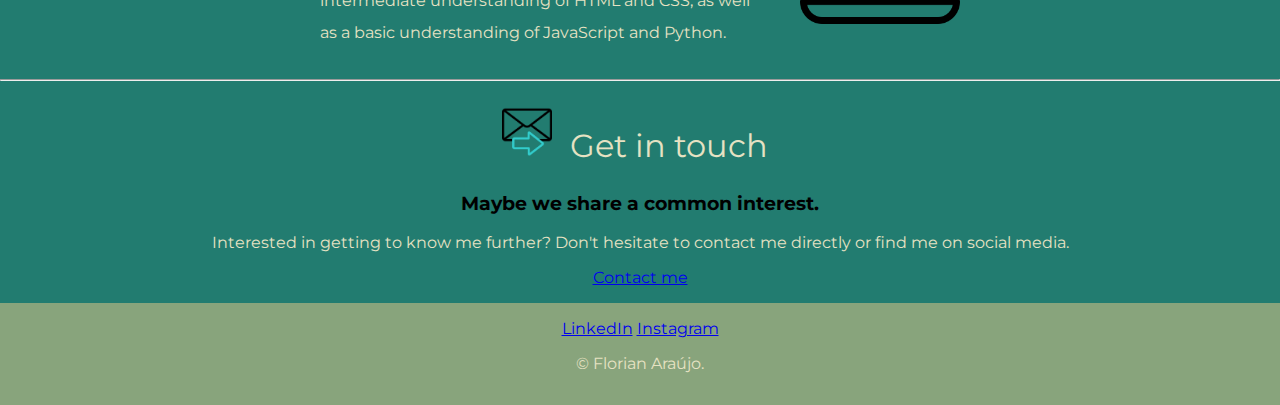
==== commit 74ecff6f: "corrigi bug" ====
--- a/index.html
+++ b/index.html
@@ -24,7 +24,7 @@
 
     <div class="middle-container">
         <div class="profile">
-            <img class="profile-pic" src="Images/florian araujo profile pic.png" alt="profile picture">
+            <img position: static class="profile-pic" src="Images/florian araujo profile pic.png" alt="profile picture">
             <h2>Hello. Olá.</h2>
             <p>Language and Computer Enthusiast, travelling the world. Always in
                 search of new adventures and challenges. Besides these hobbies,
--- a/CSS/css florian araujo cv.css
+++ b/CSS/css florian araujo cv.css
@@ -25,6 +25,10 @@
     font-family: 'Montserrat', sans-serif;
 }
 
+hr {
+    line-style:
+}
+
 p {
     color: #E6E2C3;
 }
@@ -43,7 +47,7 @@
 .middle-container {
     background-color: #227C70;
     margin: 0;
-padding-bottom: 1rem;
+    padding-bottom: 1rem;
 }
 
 .bottom-container {
@@ -55,14 +59,14 @@
 
 .profile {
     line-height: 2;
-    margin: 50px auto 50px auto;
+    margin: 0px auto 0px auto;
     text-align: center;
     width: 50%;
 }
 
 .skill-row {
     line-height: 2;
-    margin: 100px auto 100px auto;
+    margin: 30px auto 30px auto;
     text-align: left;
     width: 50%;
 }
